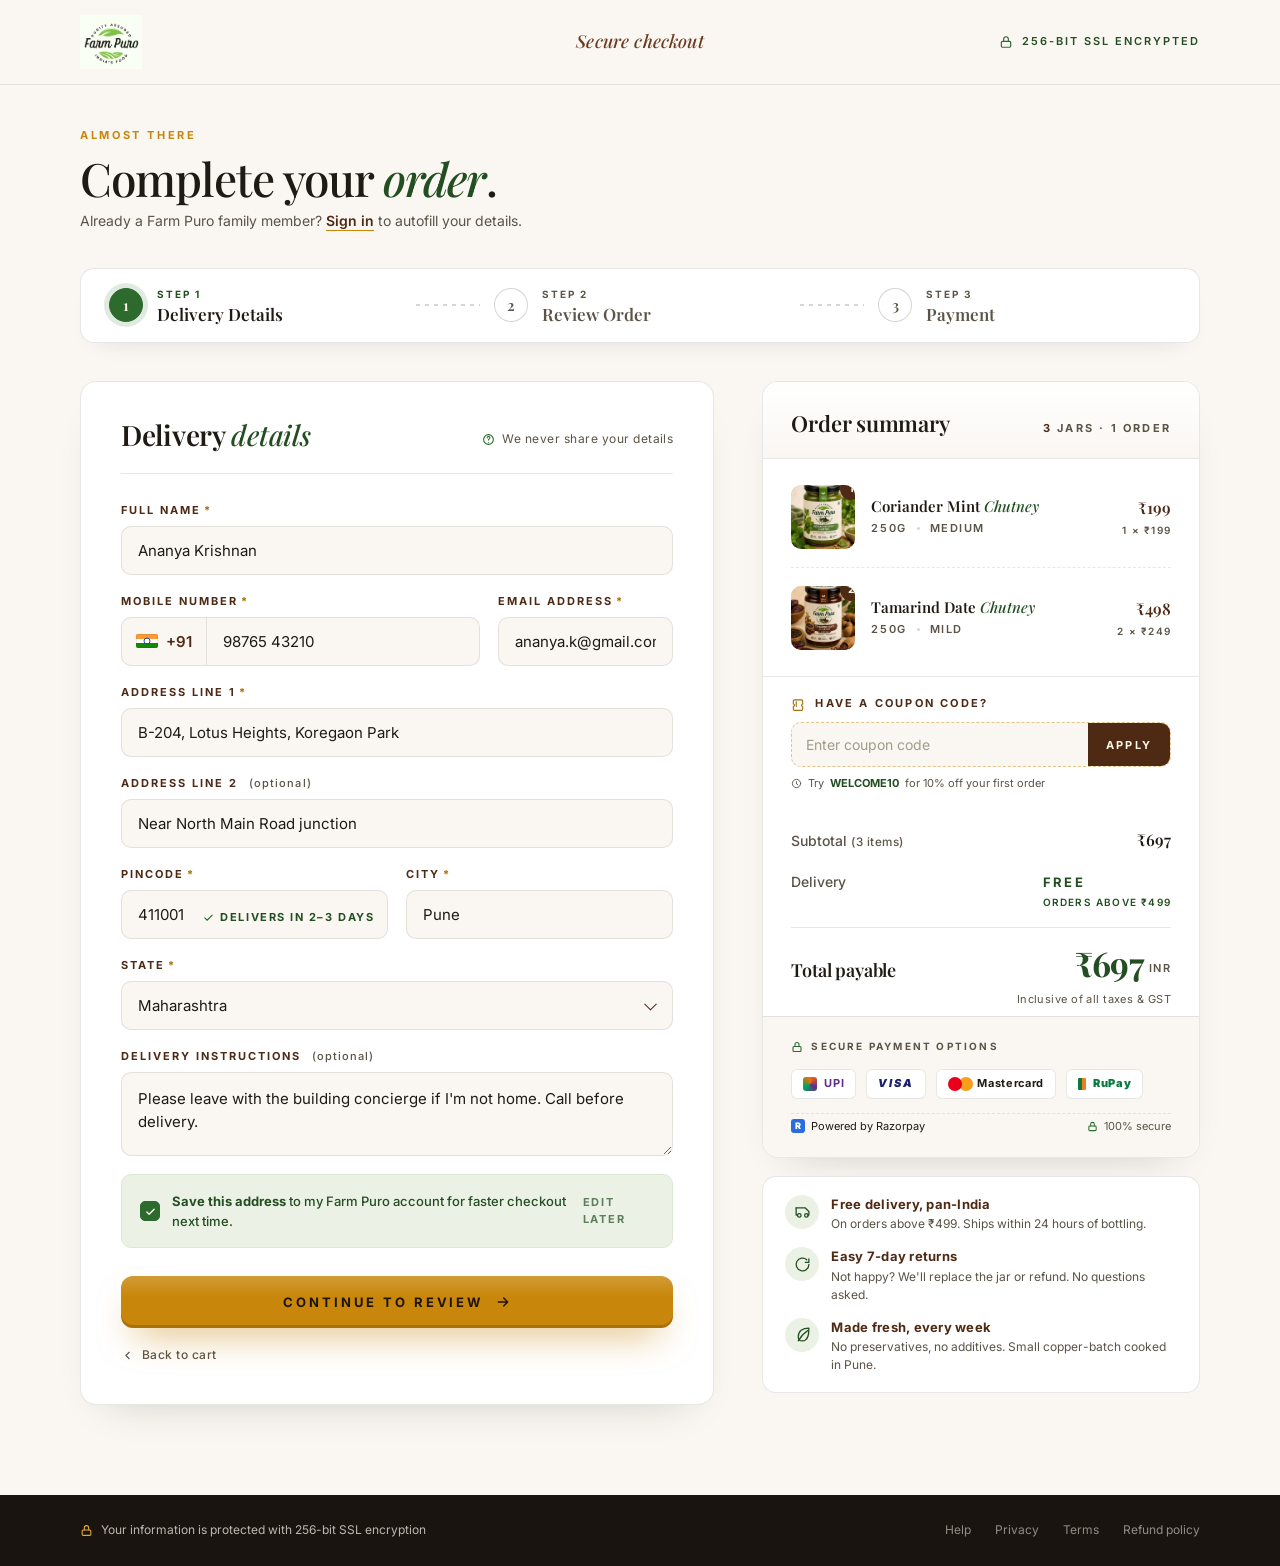
==== checkout.html @ 0101f2a8 "Implement Farm Puro website — all 4 pages - index.html: Full homepage with hero, trust bar, featured" ====
<!doctype html>
<html lang="en">
<head>
<meta charset="utf-8" />
<title>Checkout — Farm Puro</title>
<meta name="viewport" content="width=1280" />
<link rel="preconnect" href="https://fonts.googleapis.com" />
<link rel="preconnect" href="https://fonts.gstatic.com" crossorigin />
<link href="https://fonts.googleapis.com/css2?family=Playfair+Display:ital,wght@0,400;0,500;0,600;0,700;1,400;1,500&family=Inter:wght@300;400;500;600;700&display=swap" rel="stylesheet" />
<style>
  :root{
    --green:#2D6A2D;
    --green-deep:#234E22;
    --green-soft:#3D7A3D;
    --green-tint:#EBF2E5;
    --green-tint-2:#DDE8D2;
    --brown:#6B3A1F;
    --brown-deep:#4E2A14;
    --cream:#FAF7F2;
    --cream-warm:#F1EBDF;
    --gold:#C8860A;
    --gold-deep:#A66E07;
    --gold-soft:#E0A93C;
    --ink:#1F1A14;
    --ink-soft:#5B5347;
    --rule:rgba(31,26,20,.10);
    --rule-strong:rgba(31,26,20,.18);
  }
  *{box-sizing:border-box;margin:0;padding:0}
  html,body{background:var(--cream);color:var(--ink);font-family:'Inter',sans-serif;font-size:15px;line-height:1.55;-webkit-font-smoothing:antialiased}
  img{display:block;max-width:100%}
  a{color:inherit;text-decoration:none}
  button{font-family:inherit;cursor:pointer;border:0;background:none;color:inherit}
  input,select,textarea{font-family:inherit;font-size:15px;color:var(--ink)}
  h1,h2,h3,h4,.serif{font-family:'Playfair Display',serif;font-weight:600;letter-spacing:-.01em;color:var(--ink)}
  .wrap{max-width:1200px;margin:0 auto;padding:0 40px}

  /* ====================== HEADER (simplified) ====================== */
  .header{background:var(--cream);border-bottom:1px solid var(--rule)}
  .header-inner{display:grid;grid-template-columns:1fr auto 1fr;align-items:center;height:84px;gap:24px}
  .brand{display:flex;align-items:center;gap:10px;justify-self:start}
  .brand img{height:54px;width:auto}
  .secure-strip{justify-self:end;display:inline-flex;align-items:center;gap:9px;font-size:11px;letter-spacing:.18em;text-transform:uppercase;font-weight:600;color:var(--green-deep)}
  .secure-strip svg{color:var(--green)}
  .header-mid{font-family:'Playfair Display',serif;font-style:italic;font-weight:500;font-size:18px;color:var(--brown);letter-spacing:.01em}

  /* ====================== PAGE TITLE ====================== */
  .page-top{padding:42px 0 22px}
  .page-top .eyebrow{font-size:11px;font-weight:700;letter-spacing:.24em;text-transform:uppercase;color:var(--gold);margin-bottom:10px}
  .page-top h1{font-family:'Playfair Display',serif;font-size:46px;font-weight:500;letter-spacing:-.02em;line-height:1.05}
  .page-top h1 em{font-style:italic;color:var(--green-deep);font-weight:500}
  .page-top .sub{margin-top:8px;font-size:14px;color:var(--ink-soft)}
  .page-top .sub a{color:var(--brown-deep);font-weight:600;border-bottom:1.5px solid var(--gold);padding-bottom:1px}

  /* ====================== STEP INDICATOR ====================== */
  .steps{padding:14px 0 38px}
  .steps-row{display:flex;align-items:center;gap:0;background:#fff;border:1px solid var(--rule);border-radius:14px;padding:18px 28px;box-shadow:0 12px 28px -22px rgba(31,26,20,.25)}
  .step{display:flex;align-items:center;gap:14px;flex:1}
  .step .num{width:34px;height:34px;border-radius:50%;display:grid;place-items:center;font-family:'Playfair Display',serif;font-weight:600;font-size:15px;border:1.5px solid var(--rule-strong);color:var(--ink-soft);background:#fff;flex-shrink:0;transition:all .2s}
  .step .meta .lbl{font-size:10px;letter-spacing:.2em;text-transform:uppercase;color:var(--ink-soft);font-weight:700}
  .step .meta .name{font-family:'Playfair Display',serif;font-size:17px;font-weight:600;color:var(--ink-soft);line-height:1.2;margin-top:1px}
  .step.is-active .num{background:var(--green);color:#FFF8E7;border-color:var(--green);box-shadow:0 0 0 5px rgba(45,106,45,.14)}
  .step.is-active .meta .lbl{color:var(--green-deep)}
  .step.is-active .meta .name{color:var(--ink)}
  .step.is-done .num{background:var(--green-tint);color:var(--green-deep);border-color:var(--green-tint-2)}
  .step-sep{flex:0 0 64px;height:2px;background:repeating-linear-gradient(90deg,var(--rule-strong) 0 4px,transparent 4px 9px);position:relative;margin:0 14px}

  /* ====================== LAYOUT ====================== */
  .checkout-grid{display:grid;grid-template-columns:1.45fr 1fr;gap:48px;align-items:start;padding-bottom:90px}

  /* ====================== LEFT — FORM ====================== */
  .form-card{background:#fff;border:1px solid var(--rule);border-radius:16px;padding:38px 40px 36px;box-shadow:0 20px 40px -28px rgba(31,26,20,.25)}
  .section-head{display:flex;align-items:baseline;justify-content:space-between;gap:18px;padding-bottom:22px;margin-bottom:28px;border-bottom:1px solid var(--rule)}
  .section-head h2{font-family:'Playfair Display',serif;font-size:28px;font-weight:600;letter-spacing:-.01em;line-height:1.1}
  .section-head h2 em{font-style:italic;color:var(--green-deep);font-weight:500}
  .section-head .help{font-size:12px;letter-spacing:.04em;color:var(--ink-soft);display:inline-flex;align-items:center;gap:7px}
  .section-head .help svg{color:var(--green)}

  .row{display:grid;gap:18px;margin-bottom:18px}
  .row.cols-2{grid-template-columns:1fr 1fr}

  .field{display:flex;flex-direction:column;gap:7px;position:relative}
  .field label{font-size:11px;letter-spacing:.18em;text-transform:uppercase;color:var(--brown-deep);font-weight:700}
  .field label .opt{color:var(--ink-soft);font-weight:500;letter-spacing:.1em;text-transform:none;margin-left:6px;font-size:11px}
  .field label .req{color:var(--gold-deep);margin-left:3px}

  .input,.select,.textarea{
    width:100%;
    background:var(--cream);
    border:1.5px solid var(--rule);
    border-radius:10px;
    padding:14px 16px;
    font-size:15px;
    color:var(--ink);
    transition:border-color .15s, background .15s, box-shadow .15s;
    outline:none;
  }
  .input:hover,.select:hover,.textarea:hover{border-color:var(--rule-strong)}
  .input:focus,.select:focus,.textarea:focus{border-color:var(--green);background:#fff;box-shadow:0 0 0 4px rgba(45,106,45,.10)}
  .input::placeholder,.textarea::placeholder{color:#A29A8B}
  .textarea{resize:vertical;min-height:84px;line-height:1.55}

  /* phone with +91 prefix */
  .phone-wrap{display:flex;align-items:stretch;background:var(--cream);border:1.5px solid var(--rule);border-radius:10px;overflow:hidden;transition:border-color .15s, background .15s, box-shadow .15s}
  .phone-wrap:hover{border-color:var(--rule-strong)}
  .phone-wrap:focus-within{border-color:var(--green);background:#fff;box-shadow:0 0 0 4px rgba(45,106,45,.10)}
  .phone-prefix{display:flex;align-items:center;gap:8px;padding:0 14px;border-right:1px solid var(--rule);color:var(--brown-deep);font-weight:600;font-size:15px;background:transparent}
  .phone-prefix .flag{width:22px;height:14px;border-radius:2px;background:linear-gradient(180deg,#FF9933 0 33%,#FFF 33% 66%,#138808 66%);position:relative;box-shadow:inset 0 0 0 .5px rgba(31,26,20,.18)}
  .phone-prefix .flag::after{content:"";position:absolute;left:50%;top:50%;transform:translate(-50%,-50%);width:5px;height:5px;border-radius:50%;border:.8px solid #1F4FAE}
  .phone-wrap input{flex:1;border:0;background:transparent;padding:14px 16px;font-size:15px;color:var(--ink);outline:none}

  /* select with chevron */
  .select-wrap{position:relative}
  .select{appearance:none;-webkit-appearance:none;padding-right:42px;background-image:none;cursor:pointer}
  .select-wrap::after{content:"";position:absolute;right:18px;top:50%;width:8px;height:8px;border-right:1.8px solid var(--brown-deep);border-bottom:1.8px solid var(--brown-deep);transform:translateY(-70%) rotate(45deg);pointer-events:none}

  .pin-hint{position:absolute;right:14px;bottom:13px;font-size:11px;letter-spacing:.14em;text-transform:uppercase;color:var(--green-deep);font-weight:700;display:inline-flex;align-items:center;gap:6px}
  .pin-hint svg{color:var(--green)}

  /* save address toggle */
  .save-row{margin-top:8px;display:flex;align-items:center;justify-content:space-between;padding:16px 18px;background:var(--green-tint);border:1px solid var(--green-tint-2);border-radius:10px}
  .save-row .label{display:flex;align-items:center;gap:12px;font-size:13px;color:var(--green-deep);font-weight:500}
  .save-row .label b{font-weight:700}
  .check{width:20px;height:20px;border-radius:5px;border:1.5px solid var(--green);background:var(--green);display:grid;place-items:center;color:#FFF8E7;flex-shrink:0}
  .check svg{display:block}
  .save-row .later{font-size:11px;letter-spacing:.16em;text-transform:uppercase;color:var(--green-deep);font-weight:700;opacity:.7}

  /* continue button */
  .continue{
    margin-top:28px;width:100%;display:flex;align-items:center;justify-content:center;gap:12px;
    background:var(--gold);color:#1F1409;
    border-radius:12px;padding:18px 22px;
    font-size:13px;font-weight:700;letter-spacing:.22em;text-transform:uppercase;
    box-shadow:0 18px 36px -14px rgba(200,134,10,.65), inset 0 -3px 0 rgba(31,20,9,.18);
    transition:transform .15s, box-shadow .15s, background .15s;
    position:relative;overflow:hidden;
  }
  .continue::before{content:"";position:absolute;inset:0;background:linear-gradient(180deg,rgba(255,255,255,.18),transparent 40%);pointer-events:none}
  .continue:hover:not(:disabled){background:var(--gold-deep);transform:translateY(-2px);box-shadow:0 24px 44px -14px rgba(200,134,10,.75), inset 0 -3px 0 rgba(31,20,9,.22)}
  .continue:disabled{cursor:not-allowed;opacity:.9}
  .continue svg{flex-shrink:0}

  /* spinner */
  .btn-spinner{width:16px;height:16px;border:2px solid rgba(31,20,9,.25);border-top-color:#1F1409;border-radius:50%;animation:spin .7s linear infinite;flex-shrink:0}
  @keyframes spin{to{transform:rotate(360deg)}}

  /* success state */
  .continue.is-success{background:#2D6A2D;color:#FFF8E7;box-shadow:0 18px 36px -14px rgba(45,106,45,.55), inset 0 -3px 0 rgba(0,0,0,.18)}
  .continue.is-success::before{background:linear-gradient(180deg,rgba(255,255,255,.12),transparent 40%)}

  .back-link{margin-top:18px;display:inline-flex;align-items:center;gap:8px;font-size:12px;color:var(--ink-soft);letter-spacing:.04em;font-weight:500}
  .back-link:hover{color:var(--brown-deep)}

  /* ====================== RIGHT — ORDER SUMMARY ====================== */
  .summary{position:sticky;top:24px}
  .summary-card{background:#fff;border:1px solid var(--rule);border-radius:16px;overflow:hidden;box-shadow:0 20px 40px -28px rgba(31,26,20,.25)}
  .summary-head{padding:24px 28px 18px;display:flex;align-items:baseline;justify-content:space-between;border-bottom:1px solid var(--rule);background:linear-gradient(180deg,#fff, var(--cream))}
  .summary-head h3{font-family:'Playfair Display',serif;font-size:22px;font-weight:600;letter-spacing:-.01em}
  .summary-head .count{font-size:11px;letter-spacing:.2em;text-transform:uppercase;color:var(--ink-soft);font-weight:700}
  .summary-head .count b{color:var(--brown-deep)}

  .cart-list{padding:8px 28px}
  .cart-item{display:grid;grid-template-columns:64px 1fr auto;gap:16px;padding:18px 0;border-bottom:1px dashed var(--rule);align-items:center}
  .cart-item:last-child{border-bottom:0}
  .ci-thumb{position:relative;width:64px;height:64px;border-radius:10px;overflow:hidden;background:var(--cream-warm);box-shadow:inset 0 0 0 1px var(--rule)}
  .ci-thumb img{width:100%;height:100%;object-fit:cover}
  .ci-qty{position:absolute;top:-7px;right:-7px;width:22px;height:22px;border-radius:50%;background:var(--brown-deep);color:#FFF8E7;font-size:11px;font-weight:700;display:grid;place-items:center;box-shadow:0 4px 10px -4px rgba(31,26,20,.5)}
  .ci-body .name{font-family:'Playfair Display',serif;font-size:15px;font-weight:600;color:var(--ink);line-height:1.2}
  .ci-body .name em{font-style:italic;font-weight:500;color:var(--green-deep)}
  .ci-body .meta{margin-top:5px;font-size:11px;letter-spacing:.14em;text-transform:uppercase;color:var(--ink-soft);font-weight:600;display:flex;align-items:center;gap:10px}
  .ci-body .meta .dot{width:3px;height:3px;border-radius:50%;background:var(--rule-strong)}
  .ci-price{font-family:'Playfair Display',serif;font-size:16px;font-weight:600;color:var(--brown-deep);text-align:right;white-space:nowrap}
  .ci-price small{display:block;font-family:'Inter',sans-serif;font-size:10px;letter-spacing:.12em;text-transform:uppercase;color:var(--ink-soft);font-weight:600;margin-top:2px}

  /* coupon */
  .coupon{padding:18px 28px 6px;border-top:1px solid var(--rule)}
  .coupon-head{display:flex;align-items:center;gap:10px;margin-bottom:10px}
  .coupon-head svg{color:var(--gold-deep)}
  .coupon-head .lbl{font-size:11px;letter-spacing:.2em;text-transform:uppercase;font-weight:700;color:var(--brown-deep)}
  .coupon-row{display:flex;gap:0;background:var(--cream);border:1.5px dashed rgba(200,134,10,.45);border-radius:10px;overflow:hidden;transition:border-color .15s, background .15s}
  .coupon-row:focus-within{border-color:var(--gold);background:#fff}
  .coupon-row input{flex:1;border:0;background:transparent;padding:13px 14px;font-size:14px;letter-spacing:.08em;color:var(--ink);outline:none;text-transform:uppercase;font-weight:600}
  .coupon-row input::placeholder{color:#A29A8B;text-transform:none;letter-spacing:0;font-weight:400}
  .apply-btn{padding:0 18px;background:var(--brown-deep);color:#FFF8E7;font-size:11px;font-weight:700;letter-spacing:.2em;text-transform:uppercase;border-radius:0;transition:background .15s}
  .apply-btn:hover{background:var(--brown)}
  .coupon-hint{font-size:11px;color:var(--ink-soft);margin-top:8px;display:inline-flex;align-items:center;gap:6px}
  .coupon-hint b{color:var(--green-deep)}

  /* totals */
  .totals{padding:18px 28px 8px}
  .total-row{display:flex;align-items:baseline;justify-content:space-between;padding:9px 0;font-size:14px;color:var(--ink-soft)}
  .total-row .k{font-weight:500}
  .total-row .v{font-family:'Playfair Display',serif;font-size:16px;color:var(--ink);font-weight:600}
  .total-row.free .v{color:var(--green-deep);font-family:'Inter',sans-serif;font-size:13px;letter-spacing:.18em;text-transform:uppercase;font-weight:700}
  .total-row .free-note{display:block;font-family:'Inter',sans-serif;font-size:10px;letter-spacing:.12em;text-transform:uppercase;color:var(--green-deep);font-weight:600;margin-top:2px;text-align:right}
  .totals .grand{margin-top:8px;padding-top:18px;border-top:1px solid var(--rule);display:flex;align-items:baseline;justify-content:space-between}
  .totals .grand .k{font-family:'Playfair Display',serif;font-size:18px;color:var(--ink);font-weight:600;letter-spacing:-.01em}
  .totals .grand .v{font-family:'Playfair Display',serif;font-size:34px;color:var(--green-deep);font-weight:700;line-height:1;letter-spacing:-.02em}
  .totals .grand .v small{font-family:'Inter',sans-serif;font-size:11px;color:var(--ink-soft);font-weight:600;letter-spacing:.12em;text-transform:uppercase;margin-left:6px;vertical-align:middle}
  .totals .tax{font-size:11px;color:var(--ink-soft);text-align:right;margin-top:6px;letter-spacing:.04em}

  /* secure payment row */
  .pay-strip{padding:22px 28px;background:var(--cream);border-top:1px solid var(--rule);display:flex;flex-direction:column;gap:14px}
  .pay-strip .lbl{font-size:10px;letter-spacing:.22em;text-transform:uppercase;color:var(--ink-soft);font-weight:700;display:inline-flex;align-items:center;gap:8px}
  .pay-strip .lbl svg{color:var(--green)}
  .pay-icons{display:flex;align-items:center;gap:10px;flex-wrap:wrap}
  .pay-icon{height:30px;padding:0 11px;display:inline-flex;align-items:center;gap:7px;background:#fff;border:1px solid var(--rule);border-radius:6px;font-size:11px;font-weight:700;letter-spacing:.06em;color:var(--ink)}
  .pay-icon.upi{color:#5F2D8C}
  .pay-icon.upi .sw{display:inline-block;width:14px;height:14px;background:conic-gradient(from 0deg, #FF6B00, #5F2D8C, #00A859, #FF6B00);border-radius:3px}
  .pay-icon.visa{color:#1A1F71;letter-spacing:.18em;font-style:italic;font-weight:900}
  .pay-icon.mc{color:#1F1A14;gap:4px}
  .pay-icon.mc .a{width:14px;height:14px;border-radius:50%;background:#EB001B}
  .pay-icon.mc .b{width:14px;height:14px;border-radius:50%;background:#F79E1B;margin-left:-7px;mix-blend-mode:multiply}
  .pay-icon.rupay{color:#097B3D;font-weight:900}
  .pay-icon.rupay::before{content:"";display:inline-block;width:8px;height:12px;background:linear-gradient(90deg,#097B3D 50%,#F47C20 50%);border-radius:1px}
  .powered{display:flex;align-items:center;justify-content:space-between;font-size:11px;color:var(--ink-soft);padding-top:4px;border-top:1px dashed var(--rule)}
  .powered .rz{display:inline-flex;align-items:center;gap:6px;color:var(--ink)}
  .powered .rz .rz-dot{width:14px;height:14px;background:#2A6CDF;border-radius:3px;display:inline-grid;place-items:center;color:#fff;font-weight:900;font-size:9px}
  .powered .lock{display:inline-flex;align-items:center;gap:6px}
  .powered .lock svg{color:var(--green)}

  /* trust strip below summary */
  .trust-list{margin-top:18px;background:#fff;border:1px solid var(--rule);border-radius:14px;padding:18px 22px;display:flex;flex-direction:column;gap:14px}
  .trust-list .t{display:flex;align-items:flex-start;gap:12px}
  .trust-list .t .icn{flex-shrink:0;width:34px;height:34px;border-radius:50%;background:var(--green-tint);display:grid;place-items:center;color:var(--green-deep)}
  .trust-list .t .body{font-size:12px;color:var(--ink-soft);line-height:1.5}
  .trust-list .t .body b{display:block;color:var(--brown-deep);font-size:13px;font-weight:700;letter-spacing:.02em;margin-bottom:1px;font-family:'Inter',sans-serif}

  /* gentle leaf accent on form heading */
  .leaf-accent{display:inline-flex;align-items:center;gap:8px;color:var(--green-deep)}
  .leaf-accent svg{color:var(--green)}

  /* ====================== FOOTER (mini) ====================== */
  footer.mini{background:#1A1410;color:rgba(244,239,227,.55);padding:26px 0}
  .mini-inner{display:flex;align-items:center;justify-content:space-between;font-size:12px}
  .mini-inner .links{display:flex;gap:24px}
  .mini-inner a:hover{color:#FFF8E7}
  .mini-inner .l{display:inline-flex;align-items:center;gap:8px;color:rgba(244,239,227,.75)}
  .mini-inner .l svg{color:var(--gold-soft)}

  svg{display:block}
</style>
</head>
<body>

<!-- ====================== HEADER (simplified) ====================== -->
<header class="header" data-screen-label="Header">
  <div class="wrap header-inner">
    <a class="brand" href="index.html">
      <img src="assets/logo.png" alt="Farm Puro Chutneys" />
    </a>
    <div class="header-mid">Secure checkout</div>
    <div class="secure-strip">
      <svg width="14" height="14" viewBox="0 0 24 24" fill="none" stroke="currentColor" stroke-width="2" stroke-linecap="round" stroke-linejoin="round"><rect x="4" y="11" width="16" height="10" rx="2"/><path d="M8 11V7a4 4 0 0 1 8 0v4"/></svg>
      256-bit SSL encrypted
    </div>
  </div>
</header>

<!-- ====================== PAGE TITLE ====================== -->
<section class="page-top" data-screen-label="01 Checkout Header">
  <div class="wrap">
    <div class="eyebrow">Almost there</div>
    <h1>Complete your <em>order</em>.</h1>
    <p class="sub">Already a Farm Puro family member? <a href="#">Sign in</a> to autofill your details.</p>
  </div>
</section>

<!-- ====================== STEP INDICATOR ====================== -->
<section class="steps" data-screen-label="02 Step Indicator">
  <div class="wrap">
    <div class="steps-row">
      <div class="step is-active">
        <span class="num">1</span>
        <div class="meta">
          <div class="lbl">Step 1</div>
          <div class="name">Delivery Details</div>
        </div>
      </div>
      <div class="step-sep"></div>
      <div class="step">
        <span class="num">2</span>
        <div class="meta">
          <div class="lbl">Step 2</div>
          <div class="name">Review Order</div>
        </div>
      </div>
      <div class="step-sep"></div>
      <div class="step">
        <span class="num">3</span>
        <div class="meta">
          <div class="lbl">Step 3</div>
          <div class="name">Payment</div>
        </div>
      </div>
    </div>
  </div>
</section>

<!-- ====================== MAIN GRID ====================== -->
<section data-screen-label="03 Checkout Form & Summary">
  <div class="wrap checkout-grid">

    <!-- ============ LEFT — FORM ============ -->
    <div class="form-col">
      <div class="form-card">

        <div class="section-head">
          <h2>Delivery <em>details</em></h2>
          <span class="help">
            <svg width="13" height="13" viewBox="0 0 24 24" fill="none" stroke="currentColor" stroke-width="2" stroke-linecap="round" stroke-linejoin="round"><circle cx="12" cy="12" r="9"/><path d="M9.5 9a2.5 2.5 0 1 1 3.5 2.3c-1 .4-1 1.2-1 1.7M12 17h.01"/></svg>
            We never share your details
          </span>
        </div>

        <!-- Full name -->
        <div class="row">
          <div class="field">
            <label>Full name<span class="req">*</span></label>
            <input class="input" type="text" value="Ananya Krishnan" placeholder="Enter your full name" />
          </div>
        </div>

        <!-- Mobile + Email -->
        <div class="row cols-2">
          <div class="field">
            <label>Mobile number<span class="req">*</span></label>
            <div class="phone-wrap">
              <span class="phone-prefix">
                <span class="flag" aria-hidden="true"></span>
                +91
              </span>
              <input type="tel" value="98765 43210" placeholder="10-digit mobile" />
            </div>
          </div>
          <div class="field">
            <label>Email address<span class="req">*</span></label>
            <input class="input" type="email" value="ananya.k@gmail.com" placeholder="you@example.com" />
          </div>
        </div>

        <!-- Address Line 1 -->
        <div class="row">
          <div class="field">
            <label>Address line 1<span class="req">*</span></label>
            <input class="input" type="text" value="B-204, Lotus Heights, Koregaon Park" placeholder="Flat / House no., Building, Street" />
          </div>
        </div>

        <!-- Address Line 2 -->
        <div class="row">
          <div class="field">
            <label>Address line 2 <span class="opt">(optional)</span></label>
            <input class="input" type="text" placeholder="Landmark, Area" value="Near North Main Road junction" />
          </div>
        </div>

        <!-- Pincode + City -->
        <div class="row cols-2">
          <div class="field">
            <label>Pincode<span class="req">*</span></label>
            <input class="input" type="text" maxlength="6" value="411001" placeholder="6-digit code" />
            <span class="pin-hint">
              <svg width="11" height="11" viewBox="0 0 24 24" fill="none" stroke="currentColor" stroke-width="2.4" stroke-linecap="round" stroke-linejoin="round"><path d="M20 7 9 18l-5-5"/></svg>
              Delivers in 2–3 days
            </span>
          </div>
          <div class="field">
            <label>City<span class="req">*</span></label>
            <input class="input" type="text" value="Pune" placeholder="City" />
          </div>
        </div>

        <!-- State -->
        <div class="row">
          <div class="field">
            <label>State<span class="req">*</span></label>
            <div class="select-wrap">
              <select class="select">
                <option>Maharashtra</option>
                <option>Karnataka</option>
                <option>Delhi</option>
                <option>Tamil Nadu</option>
                <option>Telangana</option>
                <option>Gujarat</option>
                <option>West Bengal</option>
                <option>Kerala</option>
              </select>
            </div>
          </div>
        </div>

        <!-- Delivery instructions -->
        <div class="row">
          <div class="field">
            <label>Delivery instructions <span class="opt">(optional)</span></label>
            <textarea class="textarea" placeholder="Leave a note for our courier — gate code, preferred time, etc.">Please leave with the building concierge if I'm not home. Call before delivery.</textarea>
          </div>
        </div>

        <!-- Save address -->
        <div class="save-row">
          <div class="label">
            <span class="check" aria-hidden="true">
              <svg width="11" height="11" viewBox="0 0 24 24" fill="none" stroke="currentColor" stroke-width="3" stroke-linecap="round" stroke-linejoin="round"><path d="M20 7 9 18l-5-5"/></svg>
            </span>
            <span><b>Save this address</b> to my Farm Puro account for faster checkout next time.</span>
          </div>
          <span class="later">Edit later</span>
        </div>

        <!-- Continue -->
        <button class="continue" id="continueBtn">
          Continue to review
          <svg width="16" height="16" viewBox="0 0 24 24" fill="none" stroke="currentColor" stroke-width="2.2" stroke-linecap="round" stroke-linejoin="round"><path d="M5 12h14M13 6l6 6-6 6"/></svg>
        </button>

        <a href="shop.html" class="back-link">
          <svg width="13" height="13" viewBox="0 0 24 24" fill="none" stroke="currentColor" stroke-width="2" stroke-linecap="round" stroke-linejoin="round"><path d="m15 6-6 6 6 6"/></svg>
          Back to cart
        </a>
      </div>
    </div>

    <!-- ============ RIGHT — ORDER SUMMARY ============ -->
    <aside class="summary">
      <div class="summary-card">

        <div class="summary-head">
          <h3>Order summary</h3>
          <span class="count"><b>3</b> jars · 1 order</span>
        </div>

        <!-- Cart items -->
        <div class="cart-list">
          <div class="cart-item">
            <div class="ci-thumb">
              <img src="assets/coriander-mint.jpg" alt="Coriander Mint Chutney" />
              <span class="ci-qty">1</span>
            </div>
            <div class="ci-body">
              <div class="name">Coriander Mint <em>Chutney</em></div>
              <div class="meta">
                <span>250g</span>
                <span class="dot"></span>
                <span>Medium</span>
              </div>
            </div>
            <div class="ci-price">₹199<small>1 × ₹199</small></div>
          </div>

          <div class="cart-item">
            <div class="ci-thumb">
              <img src="assets/tamarind-date.jpg" alt="Tamarind Date Chutney" />
              <span class="ci-qty">2</span>
            </div>
            <div class="ci-body">
              <div class="name">Tamarind Date <em>Chutney</em></div>
              <div class="meta">
                <span>250g</span>
                <span class="dot"></span>
                <span>Mild</span>
              </div>
            </div>
            <div class="ci-price">₹498<small>2 × ₹249</small></div>
          </div>
        </div>

        <!-- Coupon -->
        <div class="coupon">
          <div class="coupon-head">
            <svg width="14" height="14" viewBox="0 0 24 24" fill="none" stroke="currentColor" stroke-width="1.9" stroke-linecap="round" stroke-linejoin="round"><path d="M20 12V7a2 2 0 0 0-2-2H6a2 2 0 0 0-2 2v5a2 2 0 0 1 0 4v5a2 2 0 0 0 2 2h12a2 2 0 0 0 2-2v-5a2 2 0 0 1 0-4Z"/><path d="M9 8v8"/></svg>
            <span class="lbl">Have a coupon code?</span>
          </div>
          <div class="coupon-row">
            <input type="text" placeholder="Enter coupon code" value="" />
            <button class="apply-btn">Apply</button>
          </div>
          <div class="coupon-hint">
            <svg width="11" height="11" viewBox="0 0 24 24" fill="none" stroke="currentColor" stroke-width="2" stroke-linecap="round" stroke-linejoin="round"><circle cx="12" cy="12" r="9"/><path d="M12 8v5l3 2"/></svg>
            Try <b>WELCOME10</b> for 10% off your first order
          </div>
        </div>

        <!-- Totals -->
        <div class="totals">
          <div class="total-row">
            <span class="k">Subtotal <small style="color:var(--ink-soft);letter-spacing:.04em;text-transform:none">(3 items)</small></span>
            <span class="v">₹697</span>
          </div>
          <div class="total-row free">
            <span class="k">Delivery</span>
            <span>
              <span class="v">FREE</span>
              <span class="free-note">Orders above ₹499</span>
            </span>
          </div>

          <div class="grand">
            <span class="k">Total payable</span>
            <span class="v">₹697<small>INR</small></span>
          </div>
          <div class="tax">Inclusive of all taxes &amp; GST</div>
        </div>

        <!-- Secure payment strip -->
        <div class="pay-strip">
          <span class="lbl">
            <svg width="12" height="12" viewBox="0 0 24 24" fill="none" stroke="currentColor" stroke-width="2.2" stroke-linecap="round" stroke-linejoin="round"><rect x="4" y="11" width="16" height="10" rx="2"/><path d="M8 11V7a4 4 0 0 1 8 0v4"/></svg>
            Secure payment options
          </span>
          <div class="pay-icons">
            <span class="pay-icon upi"><span class="sw"></span>UPI</span>
            <span class="pay-icon visa">VISA</span>
            <span class="pay-icon mc"><span class="a"></span><span class="b"></span>Mastercard</span>
            <span class="pay-icon rupay">RuPay</span>
          </div>
          <div class="powered">
            <span class="rz"><span class="rz-dot">R</span>Powered by Razorpay</span>
            <span class="lock">
              <svg width="11" height="11" viewBox="0 0 24 24" fill="none" stroke="currentColor" stroke-width="2.2" stroke-linecap="round" stroke-linejoin="round"><rect x="4" y="11" width="16" height="10" rx="2"/><path d="M8 11V7a4 4 0 0 1 8 0v4"/></svg>
              100% secure
            </span>
          </div>
        </div>
      </div>

      <!-- Trust list -->
      <div class="trust-list">
        <div class="t">
          <span class="icn">
            <svg width="17" height="17" viewBox="0 0 24 24" fill="none" stroke="currentColor" stroke-width="1.8" stroke-linecap="round" stroke-linejoin="round"><path d="M3 7h13l5 5v5h-2"/><path d="M3 7v10h2"/><circle cx="7.5" cy="17.5" r="2.5"/><circle cx="17.5" cy="17.5" r="2.5"/></svg>
          </span>
          <div class="body"><b>Free delivery, pan-India</b>On orders above ₹499. Ships within 24 hours of bottling.</div>
        </div>
        <div class="t">
          <span class="icn">
            <svg width="17" height="17" viewBox="0 0 24 24" fill="none" stroke="currentColor" stroke-width="1.8" stroke-linecap="round" stroke-linejoin="round"><path d="M21 12a9 9 0 1 1-3-6.7"/><path d="M21 4v5h-5"/></svg>
          </span>
          <div class="body"><b>Easy 7-day returns</b>Not happy? We'll replace the jar or refund. No questions asked.</div>
        </div>
        <div class="t">
          <span class="icn">
            <svg width="17" height="17" viewBox="0 0 24 24" fill="none" stroke="currentColor" stroke-width="1.8" stroke-linecap="round" stroke-linejoin="round"><path d="M21 3c-9 0-15 4-15 12 0 3 2 6 6 6 8 0 9-9 9-18Z"/><path d="M6 21c4-7 8-11 14-15"/></svg>
          </span>
          <div class="body"><b>Made fresh, every week</b>No preservatives, no additives. Small copper-batch cooked in Pune.</div>
        </div>
      </div>
    </aside>

  </div>
</section>

<!-- ====================== FOOTER (mini) ====================== -->
<footer class="mini" data-screen-label="Mini Footer">
  <div class="wrap mini-inner">
    <div class="l">
      <svg width="13" height="13" viewBox="0 0 24 24" fill="none" stroke="currentColor" stroke-width="2" stroke-linecap="round" stroke-linejoin="round"><rect x="4" y="11" width="16" height="10" rx="2"/><path d="M8 11V7a4 4 0 0 1 8 0v4"/></svg>
      Your information is protected with 256-bit SSL encryption
    </div>
    <div class="links">
      <a href="#">Help</a>
      <a href="#">Privacy</a>
      <a href="#">Terms</a>
      <a href="#">Refund policy</a>
    </div>
  </div>
</footer>

<script>
  // Save address toggle (visual)
  document.querySelector('.save-row .check').addEventListener('click', e => {
    const el = e.currentTarget;
    const on = el.style.background !== 'rgb(255, 255, 255)';
    if(on){
      el.style.background = '#fff';
      el.style.color = 'transparent';
    } else {
      el.style.background = 'var(--green)';
      el.style.color = '#FFF8E7';
    }
  });

  // Pincode → delivery feedback (visual only)
  const pin = document.querySelector('input[maxlength="6"]');
  if(pin) pin.addEventListener('input', () => {
    pin.value = pin.value.replace(/\D/g,'').slice(0,6);
  });

  // Continue to Review — loading & success states
  const continueBtn = document.getElementById('continueBtn');
  continueBtn.addEventListener('click', () => {
    if(continueBtn.disabled) return;

    // Loading state
    continueBtn.disabled = true;
    continueBtn.innerHTML = '<span class="btn-spinner"></span>Processing...';

    setTimeout(() => {
      // Success state
      continueBtn.classList.add('is-success');
      continueBtn.innerHTML = '<svg width="16" height="16" viewBox="0 0 24 24" fill="none" stroke="currentColor" stroke-width="2.6" stroke-linecap="round" stroke-linejoin="round"><path d="M20 7 9 18l-5-5"/></svg>Order placed! (Demo mode)';

      setTimeout(() => {
        continueBtn.disabled = false;
        continueBtn.classList.remove('is-success');
        continueBtn.innerHTML = 'Continue to review <svg width="16" height="16" viewBox="0 0 24 24" fill="none" stroke="currentColor" stroke-width="2.2" stroke-linecap="round" stroke-linejoin="round"><path d="M5 12h14M13 6l6 6-6 6"/></svg>';
      }, 2500);
    }, 1500);
  });
</script>

</body>
</html>
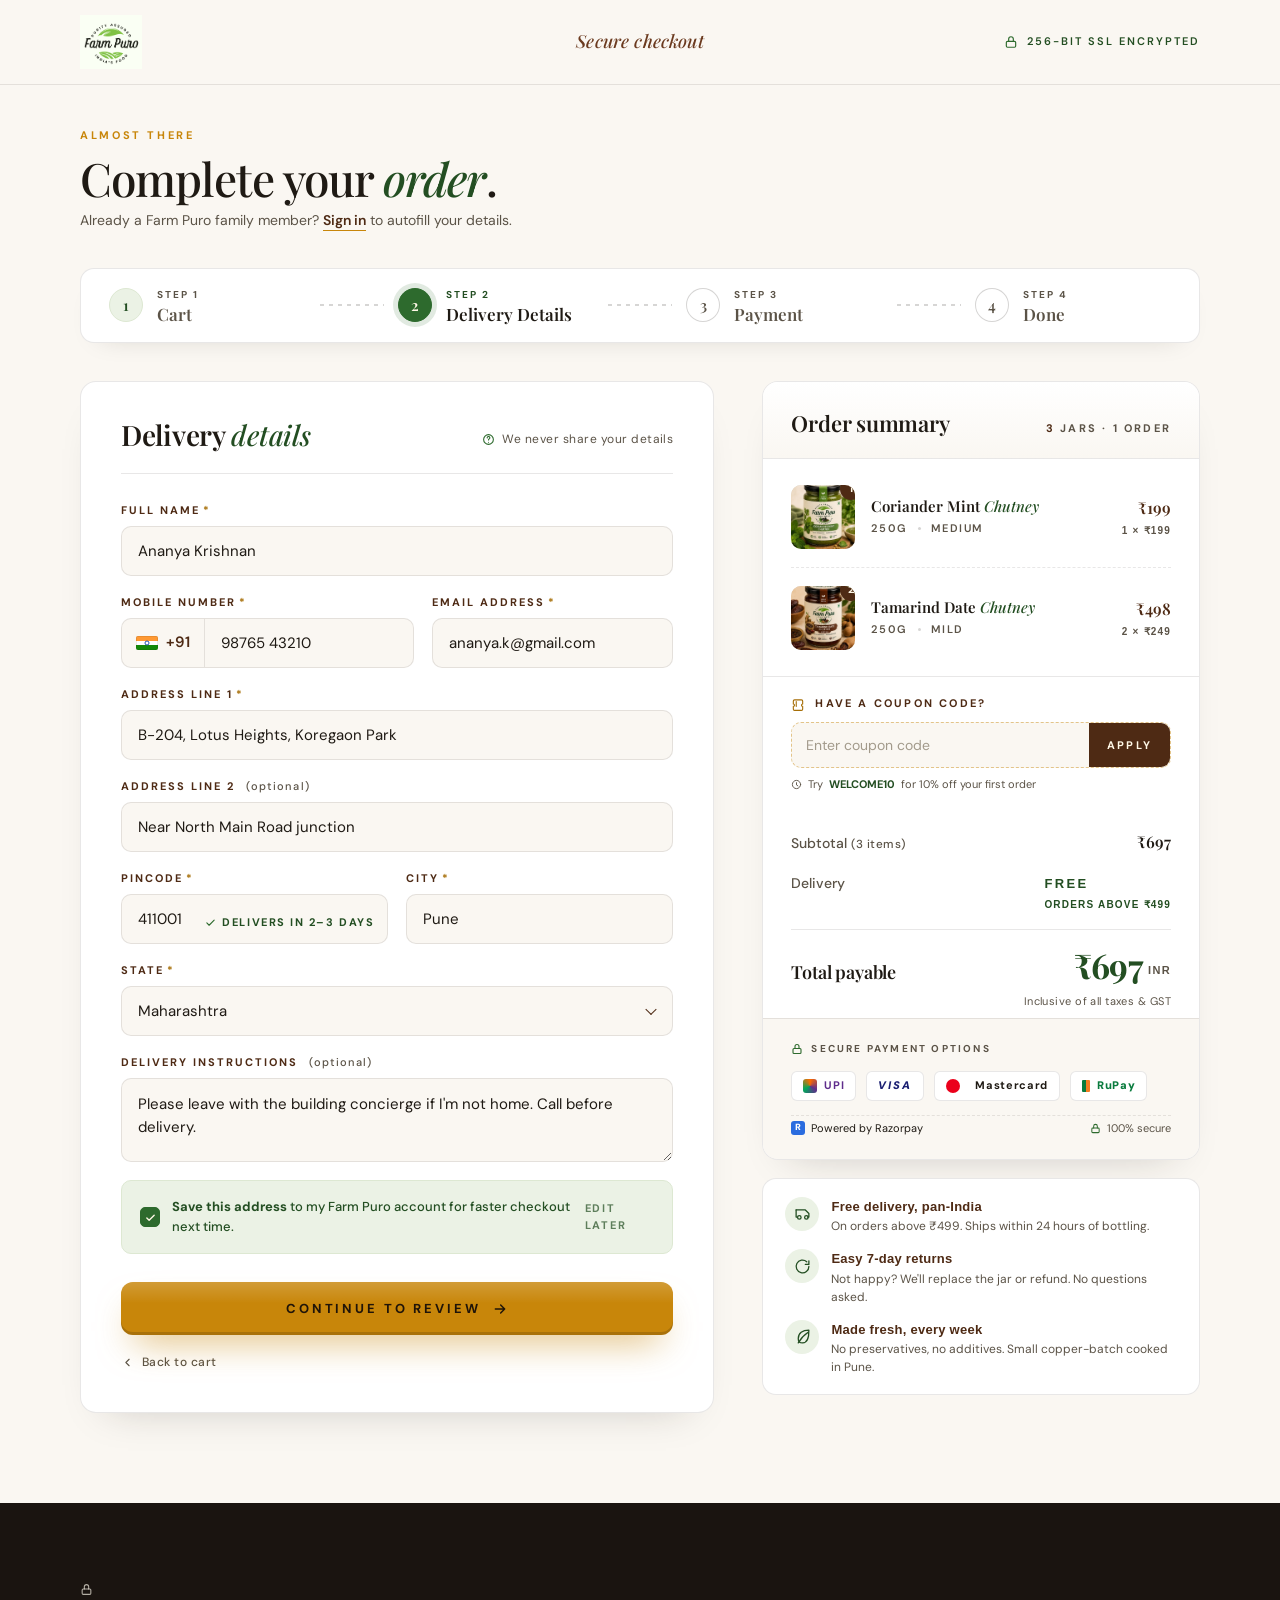
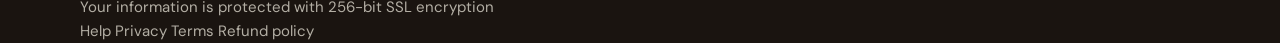
==== commit 0e902758: "Add 3 new pages and reconcile all 7 pages to hifi design system - Create login.html: split-screen br" ====
--- a/checkout.html
+++ b/checkout.html
@@ -3,38 +3,9 @@
 <head>
 <meta charset="utf-8" />
 <title>Checkout — Farm Puro</title>
-<meta name="viewport" content="width=1280" />
-<link rel="preconnect" href="https://fonts.googleapis.com" />
-<link rel="preconnect" href="https://fonts.gstatic.com" crossorigin />
-<link href="https://fonts.googleapis.com/css2?family=Playfair+Display:ital,wght@0,400;0,500;0,600;0,700;1,400;1,500&family=Inter:wght@300;400;500;600;700&display=swap" rel="stylesheet" />
+<meta name="viewport" content="width=device-width, initial-scale=1" />
+<link rel="stylesheet" href="assets/theme.css" />
 <style>
-  :root{
-    --green:#2D6A2D;
-    --green-deep:#234E22;
-    --green-soft:#3D7A3D;
-    --green-tint:#EBF2E5;
-    --green-tint-2:#DDE8D2;
-    --brown:#6B3A1F;
-    --brown-deep:#4E2A14;
-    --cream:#FAF7F2;
-    --cream-warm:#F1EBDF;
-    --gold:#C8860A;
-    --gold-deep:#A66E07;
-    --gold-soft:#E0A93C;
-    --ink:#1F1A14;
-    --ink-soft:#5B5347;
-    --rule:rgba(31,26,20,.10);
-    --rule-strong:rgba(31,26,20,.18);
-  }
-  *{box-sizing:border-box;margin:0;padding:0}
-  html,body{background:var(--cream);color:var(--ink);font-family:'Inter',sans-serif;font-size:15px;line-height:1.55;-webkit-font-smoothing:antialiased}
-  img{display:block;max-width:100%}
-  a{color:inherit;text-decoration:none}
-  button{font-family:inherit;cursor:pointer;border:0;background:none;color:inherit}
-  input,select,textarea{font-family:inherit;font-size:15px;color:var(--ink)}
-  h1,h2,h3,h4,.serif{font-family:'Playfair Display',serif;font-weight:600;letter-spacing:-.01em;color:var(--ink)}
-  .wrap{max-width:1200px;margin:0 auto;padding:0 40px}
-
   /* ====================== HEADER (simplified) ====================== */
   .header{background:var(--cream);border-bottom:1px solid var(--rule)}
   .header-inner{display:grid;grid-template-columns:1fr auto 1fr;align-items:center;height:84px;gap:24px}
@@ -230,15 +201,32 @@
   .leaf-accent{display:inline-flex;align-items:center;gap:8px;color:var(--green-deep)}
   .leaf-accent svg{color:var(--green)}
 
-  /* ====================== FOOTER (mini) ====================== */
-  footer.mini{background:#1A1410;color:rgba(244,239,227,.55);padding:26px 0}
-  .mini-inner{display:flex;align-items:center;justify-content:space-between;font-size:12px}
-  .mini-inner .links{display:flex;gap:24px}
-  .mini-inner a:hover{color:#FFF8E7}
-  .mini-inner .l{display:inline-flex;align-items:center;gap:8px;color:rgba(244,239,227,.75)}
-  .mini-inner .l svg{color:var(--gold-soft)}
-
-  svg{display:block}
+  @media(max-width:900px){
+    .checkout-grid{grid-template-columns:1fr;gap:32px}
+    .summary{position:static}
+    .row.cols-2{grid-template-columns:1fr}
+    .steps-row{padding:14px 16px;gap:0}
+    .step .meta .name{font-size:14px}
+    .step-sep{flex:0 0 32px}
+    .page-top h1{font-size:34px}
+  }
+  @media(max-width:600px){
+    .page-top{padding:28px 0 16px}
+    .page-top h1{font-size:28px}
+    .steps-row{padding:12px 12px}
+    .step .meta .lbl,.step .meta .name{font-size:10px}
+    .step .num{width:28px;height:28px;font-size:13px}
+    .step-sep{flex:0 0 16px}
+    .form-card{padding:24px 20px}
+    .pay-icons{gap:6px}
+    .continue{padding:16px 18px;font-size:12px}
+    .cart-list{padding:8px 18px}
+    .summary-head{padding:18px 18px 14px}
+    .totals{padding:14px 18px 6px}
+    .pay-strip{padding:16px 18px}
+    .coupon{padding:14px 18px 6px}
+    .trust-list{padding:14px 16px}
+  }
 </style>
 </head>
 <body>
@@ -270,19 +258,19 @@
 <section class="steps" data-screen-label="02 Step Indicator">
   <div class="wrap">
     <div class="steps-row">
-      <div class="step is-active">
+      <div class="step is-done">
         <span class="num">1</span>
         <div class="meta">
           <div class="lbl">Step 1</div>
-          <div class="name">Delivery Details</div>
+          <div class="name">Cart</div>
         </div>
       </div>
       <div class="step-sep"></div>
-      <div class="step">
+      <div class="step is-active">
         <span class="num">2</span>
         <div class="meta">
           <div class="lbl">Step 2</div>
-          <div class="name">Review Order</div>
+          <div class="name">Delivery Details</div>
         </div>
       </div>
       <div class="step-sep"></div>
@@ -291,6 +279,14 @@
         <div class="meta">
           <div class="lbl">Step 3</div>
           <div class="name">Payment</div>
+        </div>
+      </div>
+      <div class="step-sep"></div>
+      <div class="step">
+        <span class="num">4</span>
+        <div class="meta">
+          <div class="lbl">Step 4</div>
+          <div class="name">Done</div>
         </div>
       </div>
     </div>
--- a/assets/theme.css
+++ b/assets/theme.css
@@ -0,0 +1,294 @@
+/* =====================================================
+   FARM PURO — Shared Design System
+   Single source of truth for tokens, resets, header,
+   hamburger nav, footer, and responsive breakpoints.
+   All page-specific styles remain inline per-page.
+   ===================================================== */
+
+/* ====================== GOOGLE FONTS ====================== */
+@import url('https://fonts.googleapis.com/css2?family=Playfair+Display:ital,wght@0,400;0,500;0,600;0,700;1,400;1,500&family=DM+Sans:wght@300;400;500;600;700&display=swap');
+
+/* ====================== DESIGN TOKENS ====================== */
+:root {
+  /* Brand */
+  --green:        #2D6A2D;
+  --green-deep:   #234E22;
+  --green-soft:   #3D7A3D;
+  --green-tint:   #EBF2E5;
+  --green-tint-2: #DDE8D2;
+  --brown:        #6B3A1F;
+  --brown-deep:   #4E2A14;
+  --cream:        #FAF7F2;
+  --cream-warm:   #F1EBDF;
+  --gold:         #C8860A;
+  --gold-deep:    #A66E07;
+  --gold-soft:    #E0A93C;
+  --chilli:       #E8531A;   /* "Hot" / destructive only */
+
+  /* Text */
+  --ink:          #1F1A14;
+  --ink-soft:     #5B5347;
+
+  /* Borders */
+  --rule:         rgba(31,26,20,.10);
+  --rule-strong:  rgba(31,26,20,.18);
+
+  /* Spice levels */
+  --mild:         #7FA85B;
+  --medium:       #D9A100;
+  --hot:          #D26B1F;
+  --very-hot:     #B23A1A;
+}
+
+/* ====================== RESETS ====================== */
+*, *::before, *::after { box-sizing: border-box; margin: 0; padding: 0; }
+html, body {
+  background: var(--cream);
+  color: var(--ink);
+  font-family: 'DM Sans', sans-serif;
+  font-size: 15px;
+  line-height: 1.55;
+  -webkit-font-smoothing: antialiased;
+}
+img  { display: block; max-width: 100%; }
+a    { color: inherit; text-decoration: none; }
+button { font-family: inherit; cursor: pointer; border: 0; background: none; color: inherit; }
+input, select, textarea { font-family: inherit; font-size: 15px; color: var(--ink); }
+svg  { display: block; }
+h1, h2, h3, h4, .serif {
+  font-family: 'Playfair Display', serif;
+  font-weight: 600;
+  letter-spacing: -.01em;
+  color: var(--ink);
+}
+.eyebrow {
+  font-size: 12px;
+  font-weight: 600;
+  letter-spacing: .22em;
+  text-transform: uppercase;
+  color: var(--gold);
+}
+
+/* ====================== LAYOUT ====================== */
+.wrap { max-width: 1200px; margin: 0 auto; padding: 0 40px; }
+
+/* ====================== HEADER ====================== */
+.header {
+  position: sticky;
+  top: 0;
+  z-index: 60;
+  background: rgba(250,247,242,.92);
+  backdrop-filter: saturate(140%) blur(10px);
+  -webkit-backdrop-filter: saturate(140%) blur(10px);
+  border-bottom: 1px solid var(--rule);
+}
+.header-inner {
+  display: grid;
+  grid-template-columns: 1fr auto 1fr;
+  align-items: center;
+  height: 84px;
+  gap: 24px;
+}
+.brand { display: flex; align-items: center; gap: 10px; }
+.brand img { height: 54px; width: auto; }
+
+.nav { display: flex; gap: 38px; justify-content: center; }
+.nav a {
+  font-size: 14px;
+  font-weight: 500;
+  color: var(--ink);
+  letter-spacing: .02em;
+  position: relative;
+  padding: 6px 0;
+}
+.nav a.active::after,
+.nav a:hover::after {
+  content: "";
+  position: absolute;
+  left: 0; right: 0; bottom: -2px;
+  height: 2px;
+  background: var(--gold);
+}
+
+.header-right {
+  display: flex;
+  justify-content: flex-end;
+  align-items: center;
+  gap: 18px;
+}
+.icon-btn {
+  width: 40px; height: 40px;
+  border-radius: 50%;
+  display: grid;
+  place-items: center;
+  color: var(--ink);
+  transition: background .2s;
+}
+.icon-btn:hover { background: rgba(45,106,45,.08); }
+
+.cart { position: relative; }
+.cart-badge {
+  position: absolute;
+  top: 4px; right: 4px;
+  background: var(--gold);
+  color: #fff;
+  font-size: 10px; font-weight: 700;
+  min-width: 16px; height: 16px;
+  border-radius: 8px;
+  display: grid; place-items: center;
+  padding: 0 4px;
+}
+.login { font-size: 13px; font-weight: 500; color: var(--ink-soft); }
+.login:hover { color: var(--green); }
+
+/* ====================== HAMBURGER ====================== */
+.hamburger {
+  display: none;
+  flex-direction: column;
+  justify-content: center;
+  gap: 5px;
+  width: 40px; height: 40px;
+  padding: 8px;
+  cursor: pointer;
+  background: none;
+  border: 0;
+  border-radius: 6px;
+}
+.hamburger span {
+  display: block;
+  width: 100%; height: 1.5px;
+  background: var(--ink);
+  border-radius: 2px;
+  transition: transform .25s, opacity .2s;
+}
+.hamburger.open span:nth-child(1) { transform: translateY(6.5px) rotate(45deg); }
+.hamburger.open span:nth-child(2) { opacity: 0; }
+.hamburger.open span:nth-child(3) { transform: translateY(-6.5px) rotate(-45deg); }
+
+/* ====================== MOBILE NAV OVERLAY ====================== */
+.mobile-nav {
+  display: none;
+  position: fixed;
+  inset: 0;
+  top: 84px;
+  background: rgba(250,247,242,.97);
+  backdrop-filter: blur(10px);
+  -webkit-backdrop-filter: blur(10px);
+  z-index: 40;
+  flex-direction: column;
+  padding: 32px 24px;
+  gap: 0;
+  overflow-y: auto;
+}
+.mobile-nav.open { display: flex; }
+.mobile-nav a {
+  font-family: 'Playfair Display', serif;
+  font-size: 26px;
+  font-weight: 500;
+  color: var(--ink);
+  padding: 16px 0;
+  border-bottom: 1px solid var(--rule);
+  display: flex;
+  justify-content: space-between;
+  align-items: center;
+}
+.mobile-nav a::after { content: "→"; font-family: 'DM Sans', sans-serif; font-size: 16px; color: var(--gold); }
+.mobile-nav .m-actions { display: flex; gap: 12px; margin-top: 32px; }
+.mobile-nav .m-actions .btn { flex: 1; justify-content: center; }
+
+/* ====================== BUTTONS (shared) ====================== */
+.btn {
+  display: inline-flex;
+  align-items: center;
+  gap: 10px;
+  padding: 16px 28px;
+  border-radius: 999px;
+  font-weight: 600;
+  font-size: 14px;
+  letter-spacing: .04em;
+  transition: transform .15s, background .2s, color .2s;
+}
+.btn-gold { background: var(--gold); color: #1F1409; }
+.btn-gold:hover { background: var(--gold-deep); transform: translateY(-1px); }
+.btn-outline { border: 1.5px solid rgba(244,239,227,.5); color: #F4EFE3; }
+.btn-outline:hover { background: rgba(244,239,227,.08); border-color: #F4EFE3; }
+.btn .arrow { transition: transform .2s; }
+.btn:hover .arrow { transform: translateX(3px); }
+
+/* ====================== FOOTER ====================== */
+footer { background: #1A1410; color: rgba(244,239,227,.7); padding: 80px 0 0; }
+.foot-grid {
+  display: grid;
+  grid-template-columns: 1.4fr 1fr 1fr 1fr 1fr;
+  gap: 48px;
+  padding-bottom: 60px;
+}
+.foot-brand img { height: 60px; background: var(--cream); padding: 8px; border-radius: 6px; }
+.foot-brand p { margin-top: 20px; font-size: 13px; line-height: 1.7; max-width: 280px; }
+.socials { display: flex; gap: 10px; margin-top: 24px; }
+.socials a {
+  width: 36px; height: 36px;
+  border-radius: 50%;
+  border: 1px solid rgba(244,239,227,.18);
+  display: grid; place-items: center;
+  color: rgba(244,239,227,.7);
+}
+.socials a:hover { background: var(--gold); color: #1F1409; border-color: var(--gold); }
+.foot-col h4 {
+  font-family: 'DM Sans', sans-serif;
+  font-size: 12px; font-weight: 700;
+  letter-spacing: .22em; text-transform: uppercase;
+  color: var(--gold-soft);
+  margin-bottom: 22px;
+}
+.foot-col ul { list-style: none; display: flex; flex-direction: column; gap: 12px; }
+.foot-col a { font-size: 13px; color: rgba(244,239,227,.7); }
+.foot-col a:hover { color: #FFF8E7; }
+.copy {
+  border-top: 1px solid rgba(244,239,227,.10);
+  padding: 24px 0;
+  display: flex;
+  justify-content: space-between;
+  align-items: center;
+  font-size: 12px;
+  color: rgba(244,239,227,.45);
+}
+.copy .pays { display: flex; gap: 10px; align-items: center; }
+.copy .pays span {
+  padding: 4px 10px;
+  border: 1px solid rgba(244,239,227,.14);
+  border-radius: 4px;
+  font-size: 10px; letter-spacing: .1em; font-weight: 600;
+}
+
+/* ====================== SHARED HAMBURGER JS HELPERS ====================== */
+/* Body lock when mobile nav is open */
+body.nav-open { overflow: hidden; }
+
+/* ====================== RESPONSIVE: ≤900px ====================== */
+@media (max-width: 900px) {
+  .wrap         { padding: 0 28px; }
+  .nav          { display: none; }
+  .login        { display: none; }
+  .hamburger    { display: flex; }
+  .header-inner { grid-template-columns: 1fr auto; height: 70px; }
+  .mobile-nav   { top: 70px; }
+  .brand img    { height: 48px; }
+
+  /* Footer */
+  .foot-grid    { grid-template-columns: 1fr 1fr; gap: 40px; }
+  .foot-brand   { grid-column: 1 / -1; }
+}
+
+/* ====================== RESPONSIVE: ≤600px ====================== */
+@media (max-width: 600px) {
+  .wrap         { padding: 0 20px; }
+  .header-inner { height: 64px; }
+  .mobile-nav   { top: 64px; }
+  .brand img    { height: 42px; }
+
+  /* Footer */
+  .foot-grid    { grid-template-columns: 1fr; gap: 32px; }
+  .foot-brand   { grid-column: auto; }
+  .copy         { flex-direction: column; gap: 12px; text-align: center; }
+}
